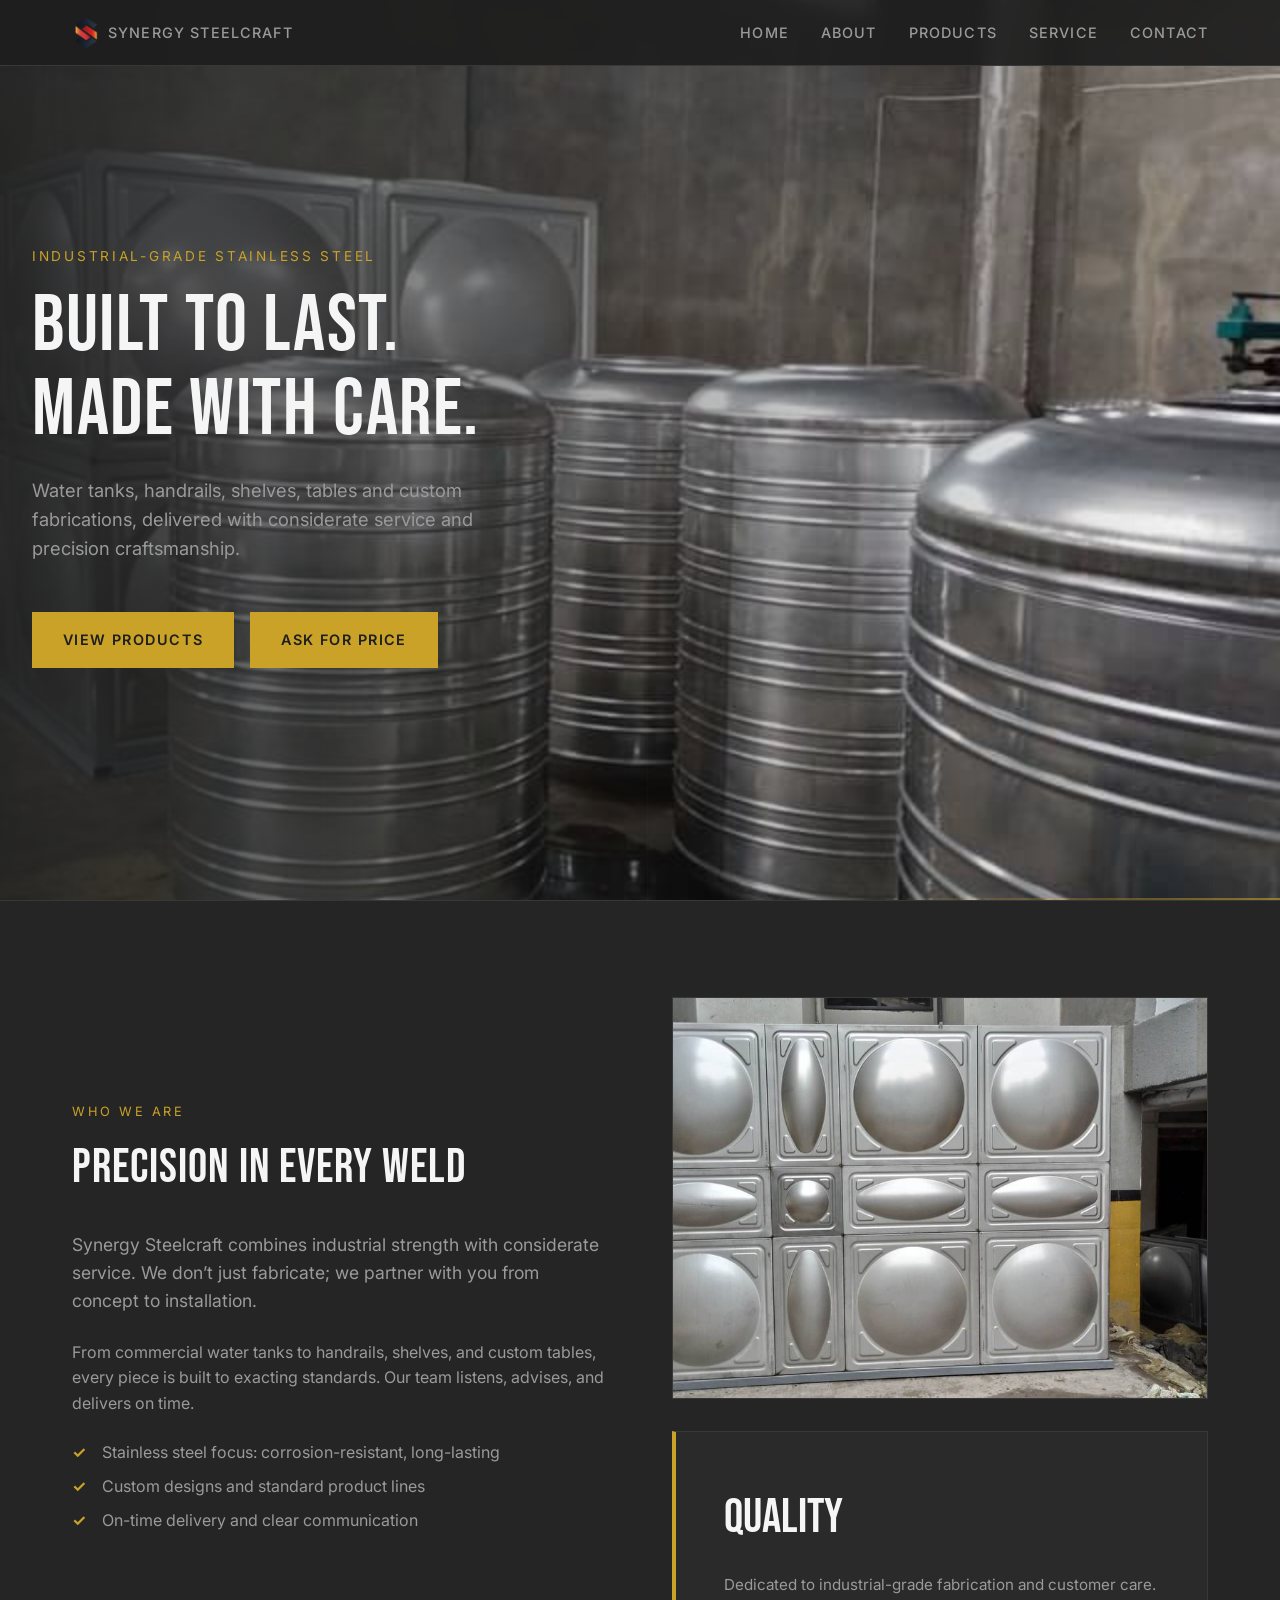
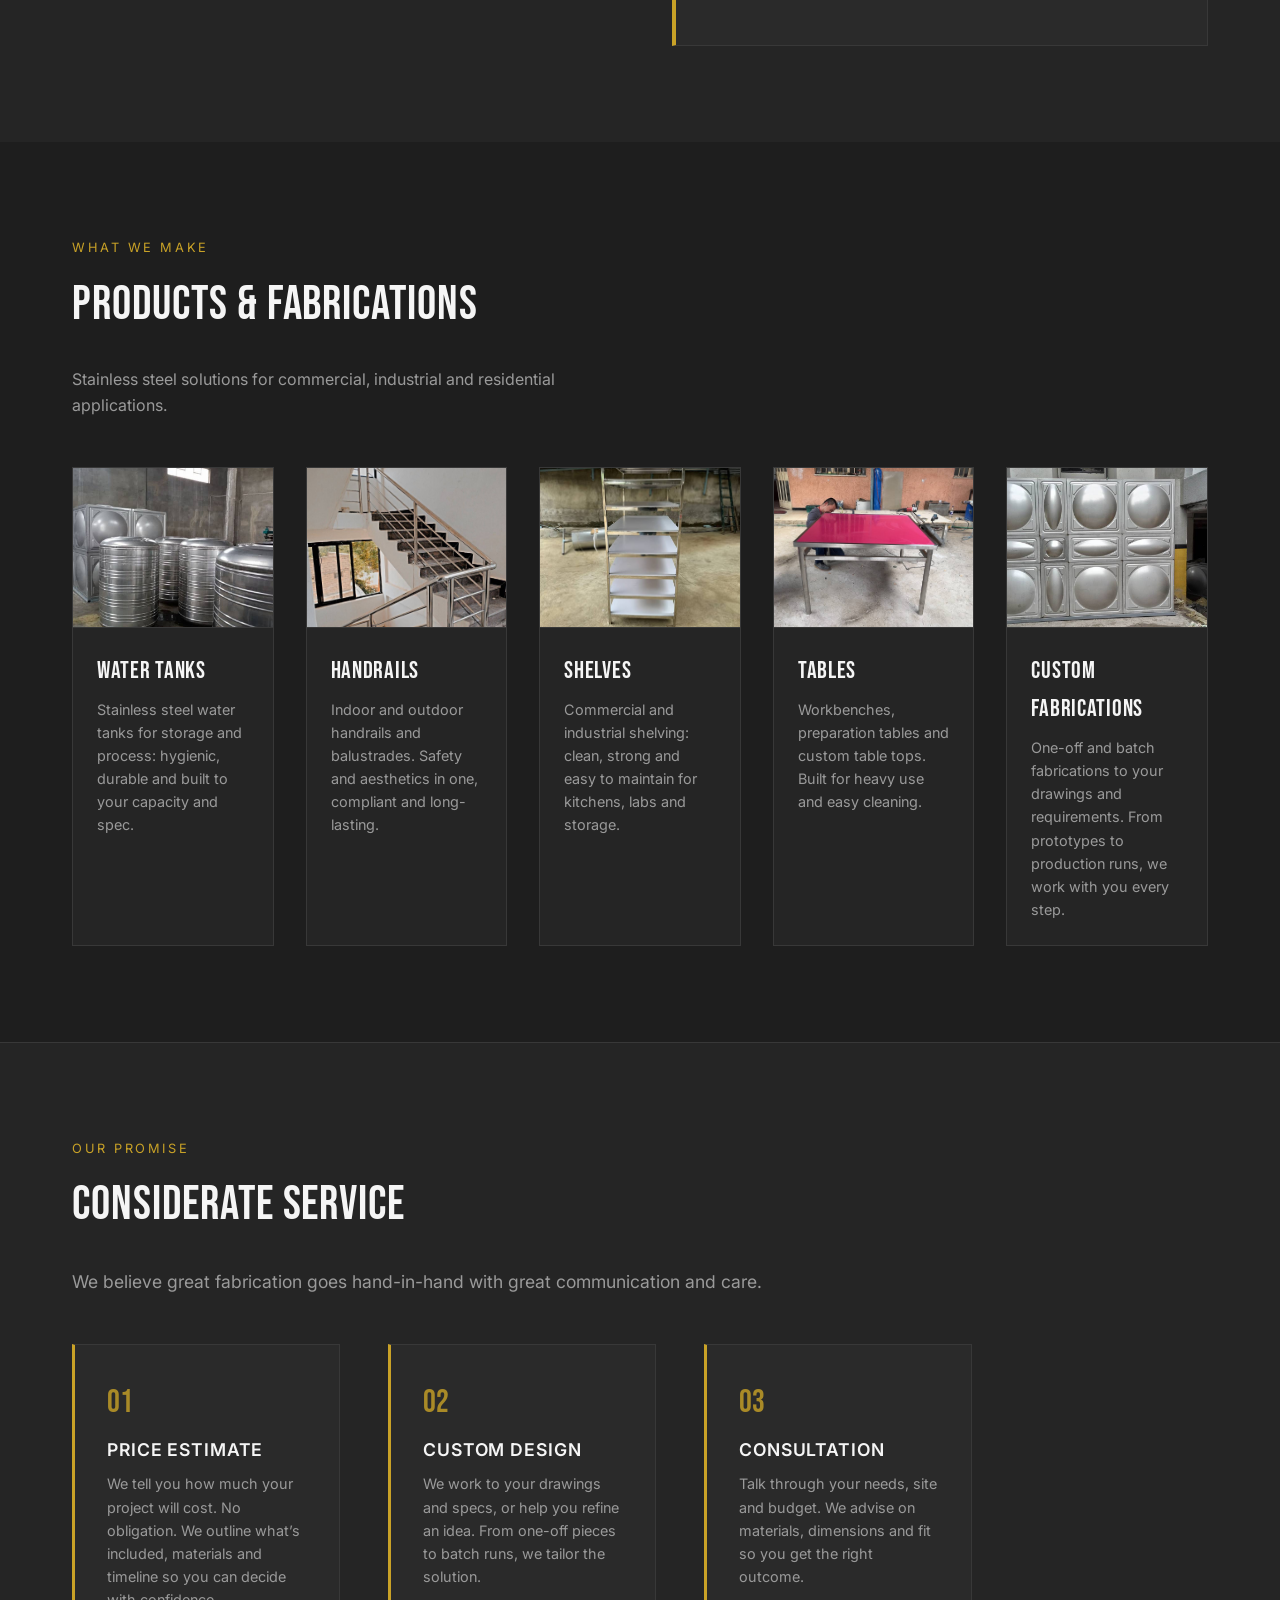
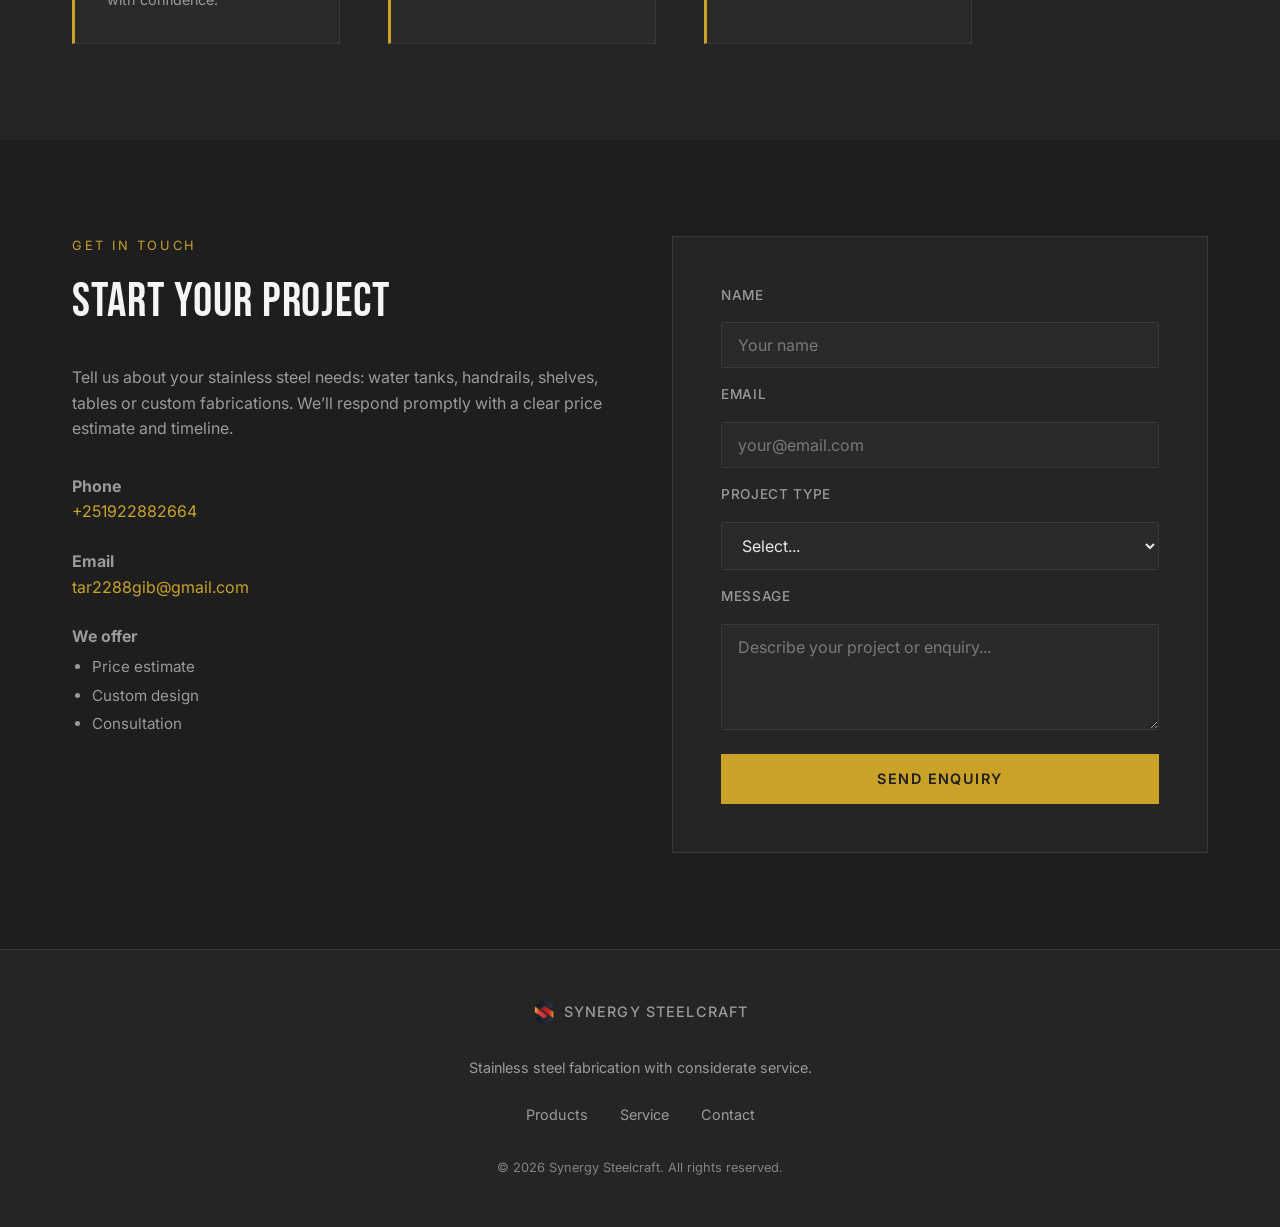
==== docs/index.html @ e51d2525 "Move site files to docs folder for GitHub Pages Made-with: Cursor" ====
<!DOCTYPE html>
<html lang="en">
<head>
  <meta charset="UTF-8">
  <meta name="viewport" content="width=device-width, initial-scale=1.0">
  <title>Synergy Steelcraft | Premium Stainless Steel Fabrication</title>
  <meta name="description" content="Synergy Steelcraft: stainless steel water tanks, handrails, shelves, tables and custom fabrications. Industrial-grade quality with considerate service.">
  <link rel="preconnect" href="https://fonts.googleapis.com">
  <link rel="preconnect" href="https://fonts.gstatic.com" crossorigin>
  <link href="https://fonts.googleapis.com/css2?family=Bebas+Neue&family=Inter:wght@400;500;600;700&display=swap" rel="stylesheet">
  <link rel="stylesheet" href="styles.css">
</head>
<body>
  <header class="header">
    <div class="header-inner">
      <a href="#" class="logo" aria-label="Synergy Steelcraft home">
        <span class="logo-mark" aria-hidden="true">
          <img src="6.png" alt="" class="logo-s-img">
        </span>
        <span class="logo-text">Synergy Steelcraft</span>
      </a>
      <nav class="nav" aria-label="Main navigation">
        <ul class="nav-list">
          <li><a href="#hero">Home</a></li>
          <li><a href="#about">About</a></li>
          <li><a href="#products">Products</a></li>
          <li><a href="#service">Service</a></li>
          <li><a href="#contact">Contact</a></li>
        </ul>
      </nav>
      <button class="nav-toggle" aria-label="Toggle menu" type="button">
        <span></span><span></span><span></span>
      </button>
    </div>
  </header>

  <main>
    <section id="hero" class="hero">
      <div class="hero-bg" role="img" aria-label="Stainless steel water tanks in our facility">
        <img src="1.jpeg" alt="">
      </div>
      <div class="hero-overlay"></div>
      <div class="hero-content">
        <p class="hero-tagline">Industrial-Grade Stainless Steel</p>
        <h1 class="hero-title">Built to Last.<br>Made with Care.</h1>
        <p class="hero-desc">Water tanks, handrails, shelves, tables and custom fabrications, delivered with considerate service and precision craftsmanship.</p>
        <div class="hero-cta">
          <a href="#products" class="btn btn-primary">View Products</a>
          <a href="#contact" class="btn btn-primary">Ask for price</a>
        </div>
      </div>
      <div class="hero-accent"></div>
    </section>

    <section id="about" class="about">
      <div class="container">
        <div class="about-grid">
          <div class="about-content">
            <span class="section-label">Who We Are</span>
            <h2 class="section-title">Precision in Every Weld</h2>
            <p class="about-lead">Synergy Steelcraft combines industrial strength with considerate service. We don’t just fabricate; we partner with you from concept to installation.</p>
            <p>From commercial water tanks to handrails, shelves, and custom tables, every piece is built to exacting standards. Our team listens, advises, and delivers on time.</p>
            <ul class="about-features">
              <li><span class="check">✓</span> Stainless steel focus: corrosion-resistant, long-lasting</li>
              <li><span class="check">✓</span> Custom designs and standard product lines</li>
              <li><span class="check">✓</span> On-time delivery and clear communication</li>
            </ul>
          </div>
          <div class="about-visual">
            <div class="about-image-wrap">
              <img src="2.jpeg" alt="Stainless steel modular tank panels, precision fabrication">
            </div>
            <div class="about-card">
              <span class="about-stat-num">Quality</span>
              <p>Dedicated to industrial-grade fabrication and customer care.</p>
            </div>
          </div>
        </div>
      </div>
    </section>

    <section id="products" class="products">
      <div class="container">
        <span class="section-label">What We Make</span>
        <h2 class="section-title">Products & Fabrications</h2>
        <p class="section-desc">Stainless steel solutions for commercial, industrial and residential applications.</p>
        <div class="product-grid">
          <article class="product-card">
            <div class="product-image product-image--tanks" data-product="tanks">
              <img src="1.jpeg" alt="Stainless steel water tanks">
            </div>
            <h3>Water Tanks</h3>
            <p>Stainless steel water tanks for storage and process: hygienic, durable and built to your capacity and spec.</p>
          </article>
          <article class="product-card">
            <div class="product-image product-image--handrails" data-product="handrails">
              <img src="4.jpeg" alt="Stainless steel handrails">
            </div>
            <h3>Handrails</h3>
            <p>Indoor and outdoor handrails and balustrades. Safety and aesthetics in one, compliant and long-lasting.</p>
          </article>
          <article class="product-card">
            <div class="product-image product-image--shelves" data-product="shelves">
              <img src="3.jpeg" alt="Stainless steel shelving">
            </div>
            <h3>Shelves</h3>
            <p>Commercial and industrial shelving: clean, strong and easy to maintain for kitchens, labs and storage.</p>
          </article>
          <article class="product-card">
            <div class="product-image product-image--tables" data-product="tables">
              <img src="5.jpeg" alt="Stainless steel tables">
            </div>
            <h3>Tables</h3>
            <p>Workbenches, preparation tables and custom table tops. Built for heavy use and easy cleaning.</p>
          </article>
          <article class="product-card">
            <div class="product-image product-image--fabrications" data-product="fabrications">
              <img src="2.jpeg" alt="Custom stainless steel fabrications">
            </div>
            <h3>Custom Fabrications</h3>
            <p>One-off and batch fabrications to your drawings and requirements. From prototypes to production runs, we work with you every step.</p>
          </article>
        </div>
      </div>
    </section>

    <section id="service" class="service">
      <div class="container">
        <div class="service-inner">
          <span class="section-label">Our Promise</span>
          <h2 class="section-title">Considerate Service</h2>
          <p class="service-lead">We believe great fabrication goes hand-in-hand with great communication and care.</p>
          <div class="service-grid">
            <div class="service-item">
              <span class="service-num">01</span>
              <h3>Price estimate</h3>
              <p>We tell you how much your project will cost. No obligation. We outline what’s included, materials and timeline so you can decide with confidence.</p>
            </div>
            <div class="service-item">
              <span class="service-num">02</span>
              <h3>Custom design</h3>
              <p>We work to your drawings and specs, or help you refine an idea. From one-off pieces to batch runs, we tailor the solution.</p>
            </div>
            <div class="service-item">
              <span class="service-num">03</span>
              <h3>Consultation</h3>
              <p>Talk through your needs, site and budget. We advise on materials, dimensions and fit so you get the right outcome.</p>
            </div>
          </div>
        </div>
      </div>
    </section>

    <section id="contact" class="contact">
      <div class="container">
        <div class="contact-grid">
          <div class="contact-info">
            <span class="section-label">Get in Touch</span>
            <h2 class="section-title">Start Your Project</h2>
            <p>Tell us about your stainless steel needs: water tanks, handrails, shelves, tables or custom fabrications. We’ll respond promptly with a clear price estimate and timeline.</p>
            <div class="contact-details">
              <p><strong>Phone</strong><br><a href="tel:+1234567890">+251922882664</a></p>
              <p><strong>Email</strong><br><a href="mailto:info@synergysteelcraft.com">tar2288gib@gmail.com</a></p>
              <p class="contact-offer-heading"><strong>We offer</strong></p>
              <ul class="contact-offer-list">
                <li>Price estimate</li>
                <li>Custom design</li>
                <li>Consultation</li>
              </ul>
            </div>
          </div>
          <form class="contact-form" action="#" method="post">
            <label for="name">Name</label>
            <input type="text" id="name" name="name" required placeholder="Your name">
            <label for="email">Email</label>
            <input type="email" id="email" name="email" required placeholder="your@email.com">
            <label for="project">Project type</label>
            <select id="project" name="project">
              <option value="">Select...</option>
              <option value="water-tanks">Water Tanks</option>
              <option value="handrails">Handrails</option>
              <option value="shelves">Shelves</option>
              <option value="tables">Tables</option>
              <option value="custom">Custom Fabrication</option>
              <option value="other">Other</option>
            </select>
            <label for="message">Message</label>
            <textarea id="message" name="message" rows="4" required placeholder="Describe your project or enquiry..."></textarea>
            <button type="submit" class="btn btn-primary">Send Enquiry</button>
          </form>
        </div>
      </div>
    </section>
  </main>

  <footer class="footer">
    <div class="container">
      <div class="footer-inner">
        <a href="#" class="logo" aria-label="Synergy Steelcraft home">
          <span class="logo-mark" aria-hidden="true">
            <img src="6.png" alt="" class="logo-s-img">
          </span>
          <span class="logo-text">Synergy Steelcraft</span>
        </a>
        <p class="footer-tagline">Stainless steel fabrication with considerate service.</p>
        <nav class="footer-nav">
          <a href="#products">Products</a>
          <a href="#service">Service</a>
          <a href="#contact">Contact</a>
        </nav>
        <p class="footer-copy">&copy; <span id="year"></span> Synergy Steelcraft. All rights reserved.</p>
      </div>
    </div>
  </footer>

  <script src="script.js"></script>
</body>
</html>
---- docs/styles.css ----
/* ============================================
   Synergy Steelcraft Industrial Theme
   ============================================ */

:root {
  --bg-dark: #1e1e1e;
  --bg-card: #252525;
  --bg-elevated: #2a2a2a;
  --surface: #2e2e2e;
  --border: #383838;
  --text: #e8e8e8;
  --text-muted: #9a9a9a;
  --accent: #c9a227;
  --accent-hover: #d4af37;
  --steel: #a3a3a3;
  --white: #f5f5f5;
  --font-display: "Bebas Neue", sans-serif;
  --font-body: "Inter", system-ui, sans-serif;
  --space-xs: 0.5rem;
  --space-sm: 1rem;
  --space-md: 1.5rem;
  --space-lg: 2rem;
  --space-xl: 3rem;
  --space-2xl: 4rem;
  --space-3xl: 6rem;
  --radius: 2px;
  --transition: 0.2s ease;
}

*, *::before, *::after {
  box-sizing: border-box;
}

html {
  scroll-behavior: smooth;
}

body {
  margin: 0;
  font-family: var(--font-body);
  font-size: 1rem;
  line-height: 1.6;
  color: var(--text);
  background: var(--bg-dark);
  -webkit-font-smoothing: antialiased;
}

img {
  max-width: 100%;
  height: auto;
  display: block;
}

a {
  color: var(--accent);
  text-decoration: none;
  transition: color var(--transition);
}

a:hover {
  color: var(--accent-hover);
}

.container {
  width: 100%;
  max-width: 1200px;
  margin: 0 auto;
  padding: 0 var(--space-lg);
}

/* ----- Header ----- */
.header {
  position: fixed;
  top: 0;
  left: 0;
  right: 0;
  z-index: 100;
  background: rgba(30, 30, 30, 0.92);
  border-bottom: 1px solid var(--border);
  backdrop-filter: blur(8px);
  transition: box-shadow 0.2s ease;
}

.header.is-scrolled {
  box-shadow: 0 4px 24px rgba(0, 0, 0, 0.35);
}

.header-inner {
  max-width: 1200px;
  margin: 0 auto;
  padding: var(--space-sm) var(--space-lg);
  display: flex;
  align-items: center;
  justify-content: space-between;
}

.logo {
  display: inline-flex;
  align-items: center;
  gap: 0.5rem;
  color: var(--white);
  text-decoration: none;
}

.logo:hover {
  color: var(--white);
  opacity: 0.95;
}

.logo-mark {
  display: flex;
  align-items: center;
  flex-shrink: 0;
}

.logo-s-img {
  width: 28px;
  height: auto;
  display: block;
  object-fit: contain;
}

.logo-text {
  font-size: 0.9rem;
  font-weight: 500;
  color: var(--text-muted);
  text-transform: uppercase;
  letter-spacing: 0.08em;
}

.logo:hover .logo-text {
  color: var(--white);
}

.nav-list {
  list-style: none;
  margin: 0;
  padding: 0;
  display: flex;
  gap: var(--space-lg);
}

.nav-list a {
  color: var(--text-muted);
  font-weight: 500;
  font-size: 0.9rem;
  text-transform: uppercase;
  letter-spacing: 0.08em;
}

.nav-list a:hover {
  color: var(--white);
}

.nav-toggle {
  display: none;
  flex-direction: column;
  gap: 5px;
  background: none;
  border: none;
  cursor: pointer;
  padding: 8px;
}

.nav-toggle span {
  width: 24px;
  height: 2px;
  background: var(--text);
}

/* ----- Hero ----- */
.hero {
  position: relative;
  min-height: 100vh;
  display: flex;
  align-items: center;
  padding: var(--space-3xl) var(--space-lg);
  background: var(--bg-dark);
  overflow: hidden;
}

.hero-bg {
  position: absolute;
  inset: 0;
}

.hero-bg img {
  width: 100%;
  height: 100%;
  object-fit: cover;
  object-position: 60% center;
}

.hero-overlay {
  position: absolute;
  inset: 0;
  background: 
    linear-gradient(90deg, rgba(30,30,30,0.9) 0%, rgba(30,30,30,0.35) 50%, transparent 100%),
    repeating-linear-gradient(
      90deg,
      transparent,
      transparent 80px,
      rgba(201, 162, 39, 0.03) 80px,
      rgba(201, 162, 39, 0.03) 81px
    );
  pointer-events: none;
}

.hero-content {
  position: relative;
  z-index: 1;
  max-width: 640px;
}

.hero-tagline {
  font-size: 0.85rem;
  text-transform: uppercase;
  letter-spacing: 0.2em;
  color: var(--accent);
  margin-bottom: var(--space-sm);
}

.hero-title {
  font-family: var(--font-display);
  font-size: clamp(3rem, 8vw, 5rem);
  font-weight: 400;
  line-height: 1.05;
  letter-spacing: 0.02em;
  color: var(--white);
  margin: 0 0 var(--space-md);
}

.hero-desc {
  font-size: 1.15rem;
  color: var(--text-muted);
  max-width: 480px;
  margin-bottom: var(--space-xl);
}

.hero-cta {
  display: flex;
  flex-wrap: wrap;
  gap: var(--space-sm);
}

.hero-accent {
  position: absolute;
  bottom: 0;
  right: 0;
  width: 40%;
  max-width: 400px;
  height: 2px;
  background: linear-gradient(90deg, transparent, var(--accent));
  opacity: 0.6;
}

/* ----- Buttons ----- */
.btn {
  display: inline-block;
  padding: 0.9rem 1.8rem;
  font-family: var(--font-body);
  font-size: 0.9rem;
  font-weight: 600;
  text-transform: uppercase;
  letter-spacing: 0.1em;
  border: 2px solid transparent;
  cursor: pointer;
  transition: background var(--transition), color var(--transition), border-color var(--transition);
}

.btn-primary {
  background: var(--accent);
  color: var(--bg-dark);
  border-color: var(--accent);
}

.btn-primary:hover {
  background: var(--accent-hover);
  border-color: var(--accent-hover);
  color: var(--bg-dark);
}

.btn-outline {
  background: transparent;
  color: var(--white);
  border-color: var(--border);
}

.btn-outline:hover {
  border-color: var(--steel);
  color: var(--white);
}

/* ----- Section common ----- */
.section-label {
  display: block;
  font-size: 0.8rem;
  text-transform: uppercase;
  letter-spacing: 0.2em;
  color: var(--accent);
  margin-bottom: var(--space-xs);
}

.section-title {
  font-family: var(--font-display);
  font-size: clamp(2.25rem, 4vw, 3rem);
  font-weight: 400;
  letter-spacing: 0.02em;
  color: var(--white);
  margin: 0 0 var(--space-md);
}

.section-desc {
  color: var(--text-muted);
  max-width: 560px;
  margin-bottom: var(--space-xl);
}

/* ----- About ----- */
.about {
  padding: var(--space-3xl) 0;
  background: var(--bg-card);
  border-top: 1px solid var(--border);
}

.about-grid {
  display: grid;
  grid-template-columns: 1fr 1fr;
  gap: var(--space-2xl);
  align-items: center;
}

.about-lead {
  font-size: 1.1rem;
  color: var(--text);
  margin-bottom: var(--space-sm);
}

.about-content p {
  color: var(--text-muted);
  margin-bottom: var(--space-md);
}

.about-features {
  list-style: none;
  padding: 0;
  margin: 0;
}

.about-features li {
  display: flex;
  align-items: center;
  gap: var(--space-sm);
  color: var(--text-muted);
  margin-bottom: var(--space-xs);
}

.about-features .check {
  color: var(--accent);
  font-weight: 700;
}

.about-image-wrap {
  width: 100%;
  aspect-ratio: 4/3;
  overflow: hidden;
  border: 1px solid var(--border);
  margin-bottom: var(--space-lg);
}

.about-image-wrap img {
  width: 100%;
  height: 100%;
  object-fit: cover;
  object-position: center 30%;
}

.about-card {
  background: var(--bg-elevated);
  border: 1px solid var(--border);
  padding: var(--space-xl);
  border-left: 4px solid var(--accent);
}

.about-stat-num {
  font-family: var(--font-display);
  font-size: 3rem;
  color: var(--white);
  display: block;
  margin-bottom: var(--space-sm);
}

.about-card p {
  color: var(--text-muted);
  margin: 0;
  font-size: 0.95rem;
}

/* ----- Products ----- */
.products {
  padding: var(--space-3xl) 0;
  background: var(--bg-dark);
}

.product-grid {
  display: grid;
  grid-template-columns: repeat(5, 1fr);
  gap: var(--space-lg);
}

.product-card {
  background: var(--bg-card);
  border: 1px solid var(--border);
  overflow: hidden;
  transition: border-color var(--transition), transform var(--transition);
}

.product-card:hover {
  border-color: var(--steel);
  transform: translateY(-2px);
}

.product-image {
  height: 160px;
  background: var(--bg-elevated);
  display: flex;
  align-items: center;
  justify-content: center;
  border-bottom: 1px solid var(--border);
  overflow: hidden;
}

.product-image img {
  width: 100%;
  height: 100%;
  object-fit: cover;
}

.product-image--tanks img {
  object-position: center 40%;
}

.product-image--handrails img {
  object-position: center 30%;
}

.product-image--shelves img {
  object-position: center center;
}

.product-image--tables img {
  object-position: center center;
}

.product-image--fabrications img {
  object-position: center 35%;
}

.product-icon {
  font-size: 3rem;
  color: var(--steel);
  opacity: 0.7;
}

.product-card h3 {
  font-family: var(--font-display);
  font-size: 1.5rem;
  font-weight: 400;
  letter-spacing: 0.03em;
  color: var(--white);
  margin: var(--space-md) var(--space-md) var(--space-xs);
}

.product-card p {
  margin: 0 var(--space-md) var(--space-md);
  color: var(--text-muted);
  font-size: 0.9rem;
}

/* ----- Service ----- */
.service {
  padding: var(--space-3xl) 0;
  background: var(--bg-card);
  border-top: 1px solid var(--border);
}

.service-inner {
  max-width: 900px;
}

.service-lead {
  color: var(--text-muted);
  margin-bottom: var(--space-xl);
  font-size: 1.1rem;
}

.service-grid {
  display: grid;
  grid-template-columns: repeat(3, 1fr);
  gap: var(--space-xl);
}

.service-item {
  padding: var(--space-lg);
  background: var(--bg-elevated);
  border: 1px solid var(--border);
  border-left: 3px solid var(--accent);
}

.service-num {
  font-family: var(--font-display);
  font-size: 2rem;
  color: var(--accent);
  opacity: 0.8;
  display: block;
  margin-bottom: var(--space-xs);
}

.service-item h3 {
  font-size: 1.1rem;
  font-weight: 600;
  color: var(--white);
  margin: 0 0 var(--space-xs);
  text-transform: uppercase;
  letter-spacing: 0.05em;
}

.service-item p {
  color: var(--text-muted);
  margin: 0;
  font-size: 0.9rem;
}

/* ----- Contact ----- */
.contact {
  padding: var(--space-3xl) 0;
  background: var(--bg-dark);
}

.contact-grid {
  display: grid;
  grid-template-columns: 1fr 1fr;
  gap: var(--space-2xl);
  align-items: start;
}

.contact-info p {
  color: var(--text-muted);
  margin-bottom: var(--space-md);
}

.contact-details {
  margin-top: var(--space-lg);
}

.contact-details p {
  margin-bottom: var(--space-md);
}

.contact-details a {
  color: var(--accent);
}

.contact-offer-heading {
  margin-bottom: 0.35rem !important;
}

.contact-offer-list {
  margin: 0 0 var(--space-md) 0;
  padding-left: 1.25rem;
  list-style-type: disc;
  color: var(--text-muted);
  font-size: 0.95rem;
}

.contact-offer-list li {
  margin-bottom: 0.25rem;
}

.contact-form {
  display: flex;
  flex-direction: column;
  gap: var(--space-sm);
  background: var(--bg-card);
  border: 1px solid var(--border);
  padding: var(--space-xl);
}

.contact-form label {
  font-size: 0.85rem;
  font-weight: 500;
  text-transform: uppercase;
  letter-spacing: 0.05em;
  color: var(--text-muted);
}

.contact-form input,
.contact-form select,
.contact-form textarea {
  padding: 0.75rem 1rem;
  font-family: var(--font-body);
  font-size: 1rem;
  color: var(--text);
  background: var(--bg-elevated);
  border: 1px solid var(--border);
  border-radius: var(--radius);
  transition: border-color var(--transition);
}

.contact-form input::placeholder,
.contact-form textarea::placeholder {
  color: var(--text-muted);
  opacity: 0.7;
}

.contact-form input:focus,
.contact-form select:focus,
.contact-form textarea:focus {
  outline: none;
  border-color: var(--accent);
}

.contact-form textarea {
  resize: vertical;
  min-height: 100px;
}

.contact-form button {
  margin-top: var(--space-xs);
  width: 100%;
}

/* ----- Footer ----- */
.footer {
  padding: var(--space-xl) 0;
  background: var(--bg-card);
  border-top: 1px solid var(--border);
}

.footer-inner {
  text-align: center;
}

.footer .logo {
  justify-content: center;
  margin-bottom: var(--space-sm);
}

.footer .logo-s-img {
  width: 24px;
}

.footer .logo-text {
  font-size: 0.9rem;
  color: var(--text-muted);
}

.footer-tagline {
  color: var(--text-muted);
  font-size: 0.9rem;
  margin-bottom: var(--space-md);
}

.footer-nav {
  display: flex;
  justify-content: center;
  gap: var(--space-lg);
  margin-bottom: var(--space-lg);
}

.footer-nav a {
  color: var(--text-muted);
  font-size: 0.9rem;
}

.footer-nav a:hover {
  color: var(--white);
}

.footer-copy {
  font-size: 0.8rem;
  color: var(--text-muted);
  opacity: 0.8;
  margin: 0;
}

/* ----- Responsive ----- */
@media (max-width: 1024px) {
  .product-grid {
    grid-template-columns: repeat(2, 1fr);
  }

  .about-grid,
  .contact-grid {
    grid-template-columns: 1fr;
  }

  .service-grid {
    grid-template-columns: 1fr;
  }
}

@media (max-width: 768px) {
  .nav {
    position: fixed;
    top: 0;
    right: 0;
    width: 280px;
    height: 100vh;
    background: var(--bg-elevated);
    border-left: 1px solid var(--border);
    padding: var(--space-2xl) var(--space-lg);
    transform: translateX(100%);
    transition: transform 0.3s ease;
  }

  .nav.is-open {
    transform: translateX(0);
  }

  .nav-list {
    flex-direction: column;
    gap: var(--space-md);
  }

  .nav-toggle {
    display: flex;
  }

  .product-grid {
    grid-template-columns: 1fr;
  }

  .hero-cta {
    flex-direction: column;
  }

  .btn {
    width: 100%;
    text-align: center;
  }
}

@media (max-width: 480px) {
  .container {
    padding: 0 var(--space-md);
  }

  .hero {
    padding: var(--space-2xl) var(--space-md);
  }

  .about-card {
    padding: var(--space-lg);
  }

  .about-stat-num {
    font-size: 2.25rem;
  }
}
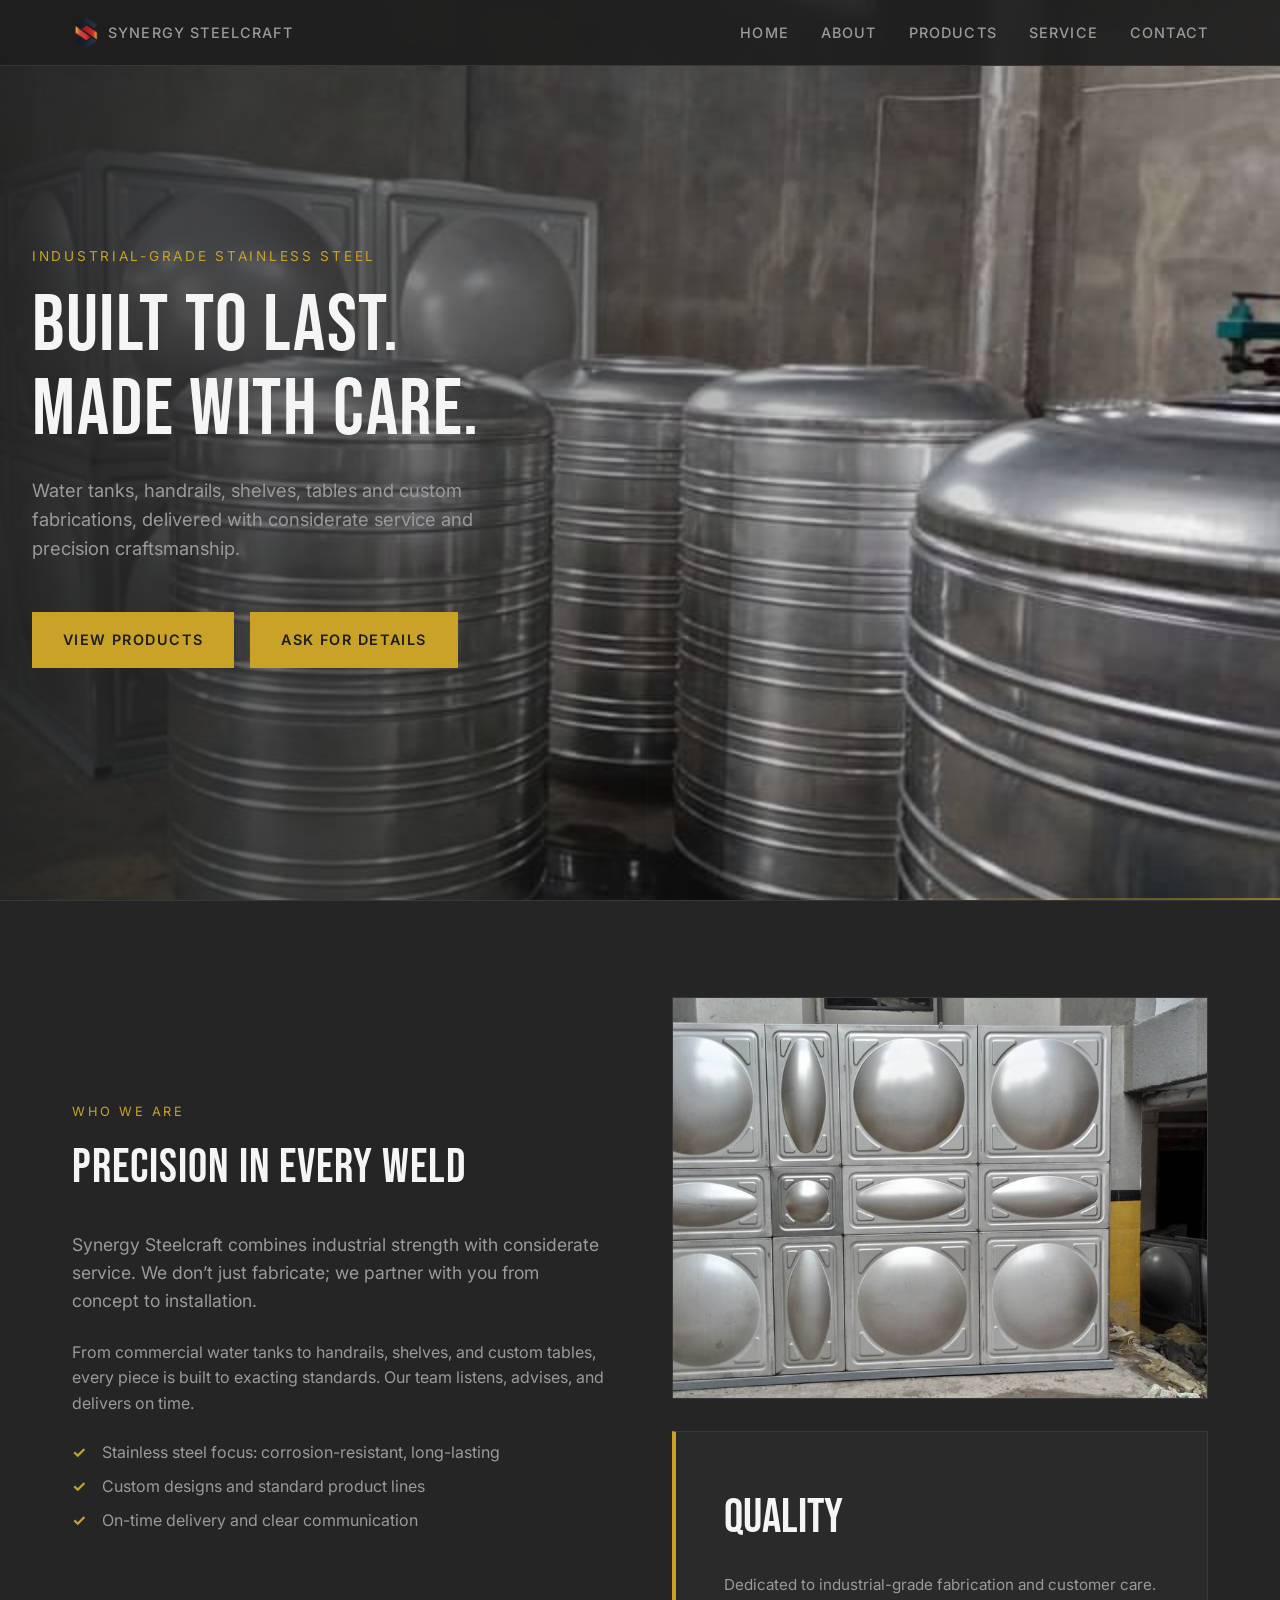
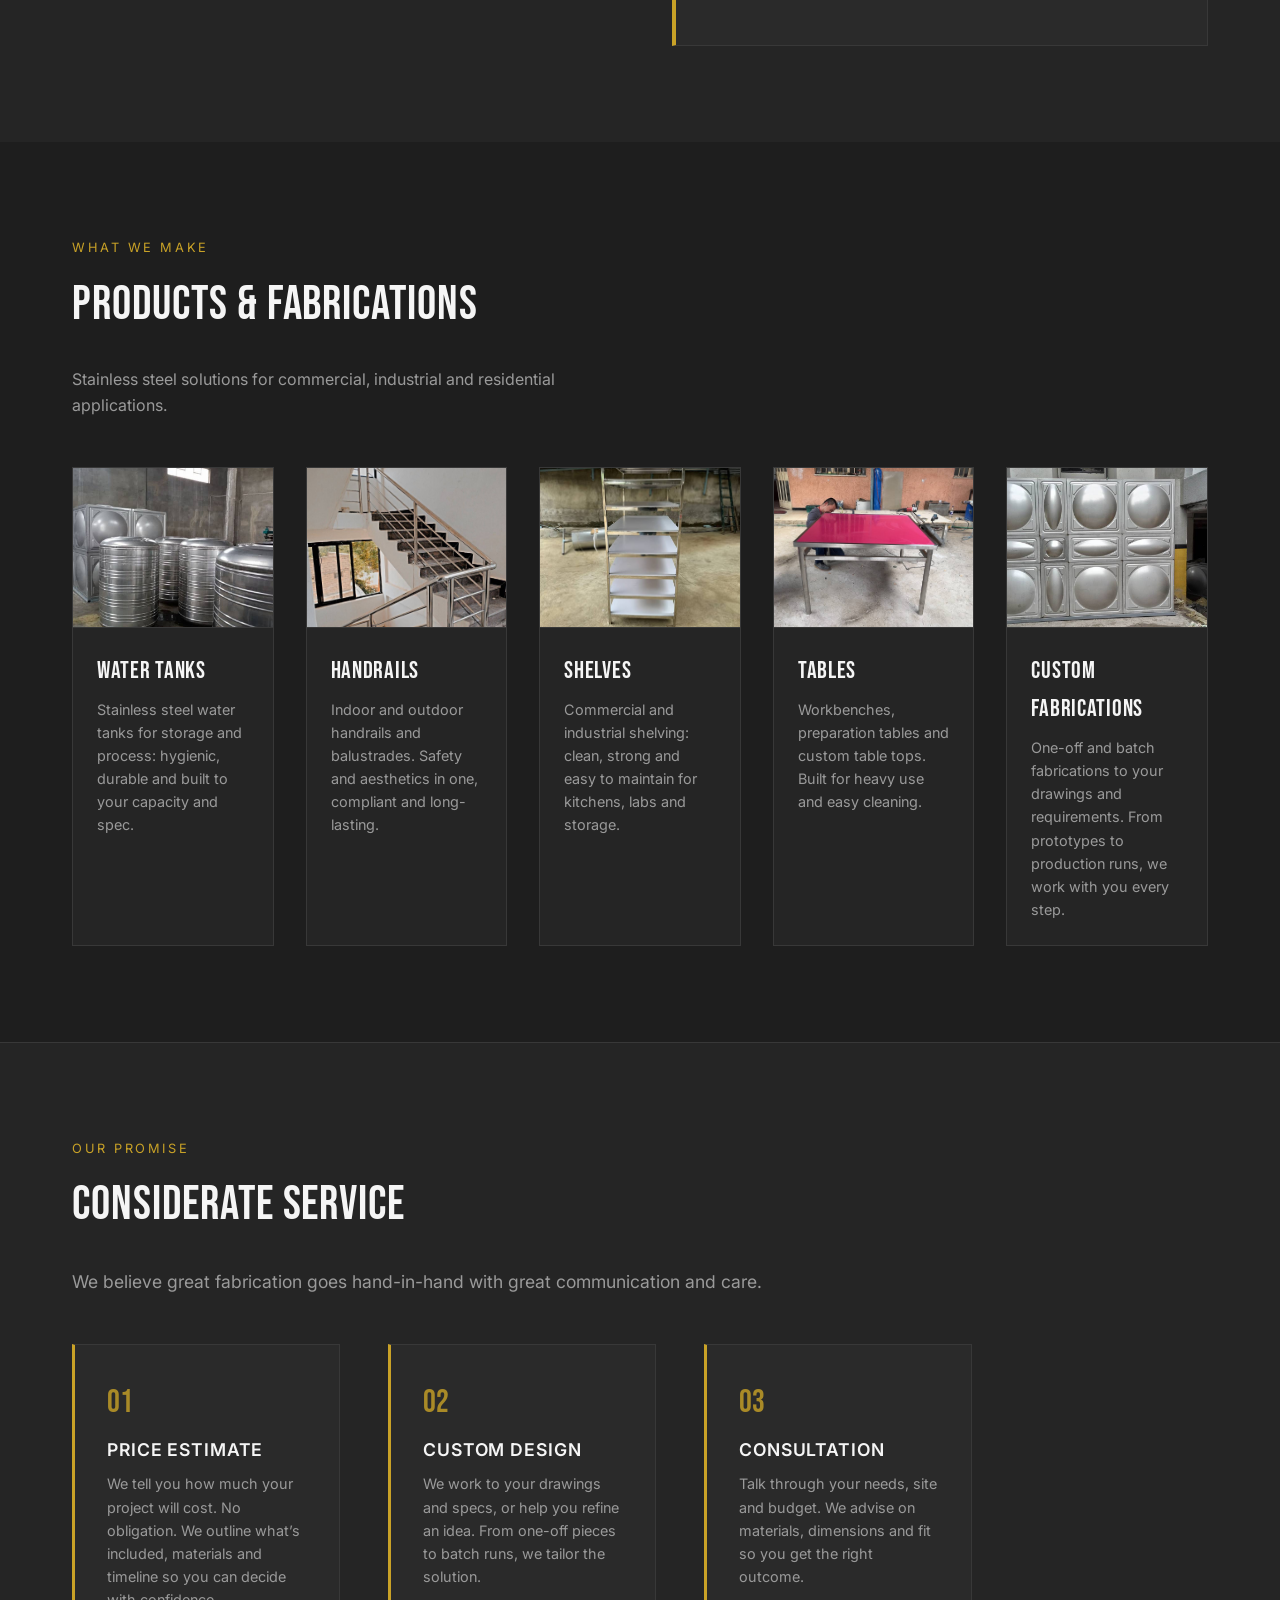
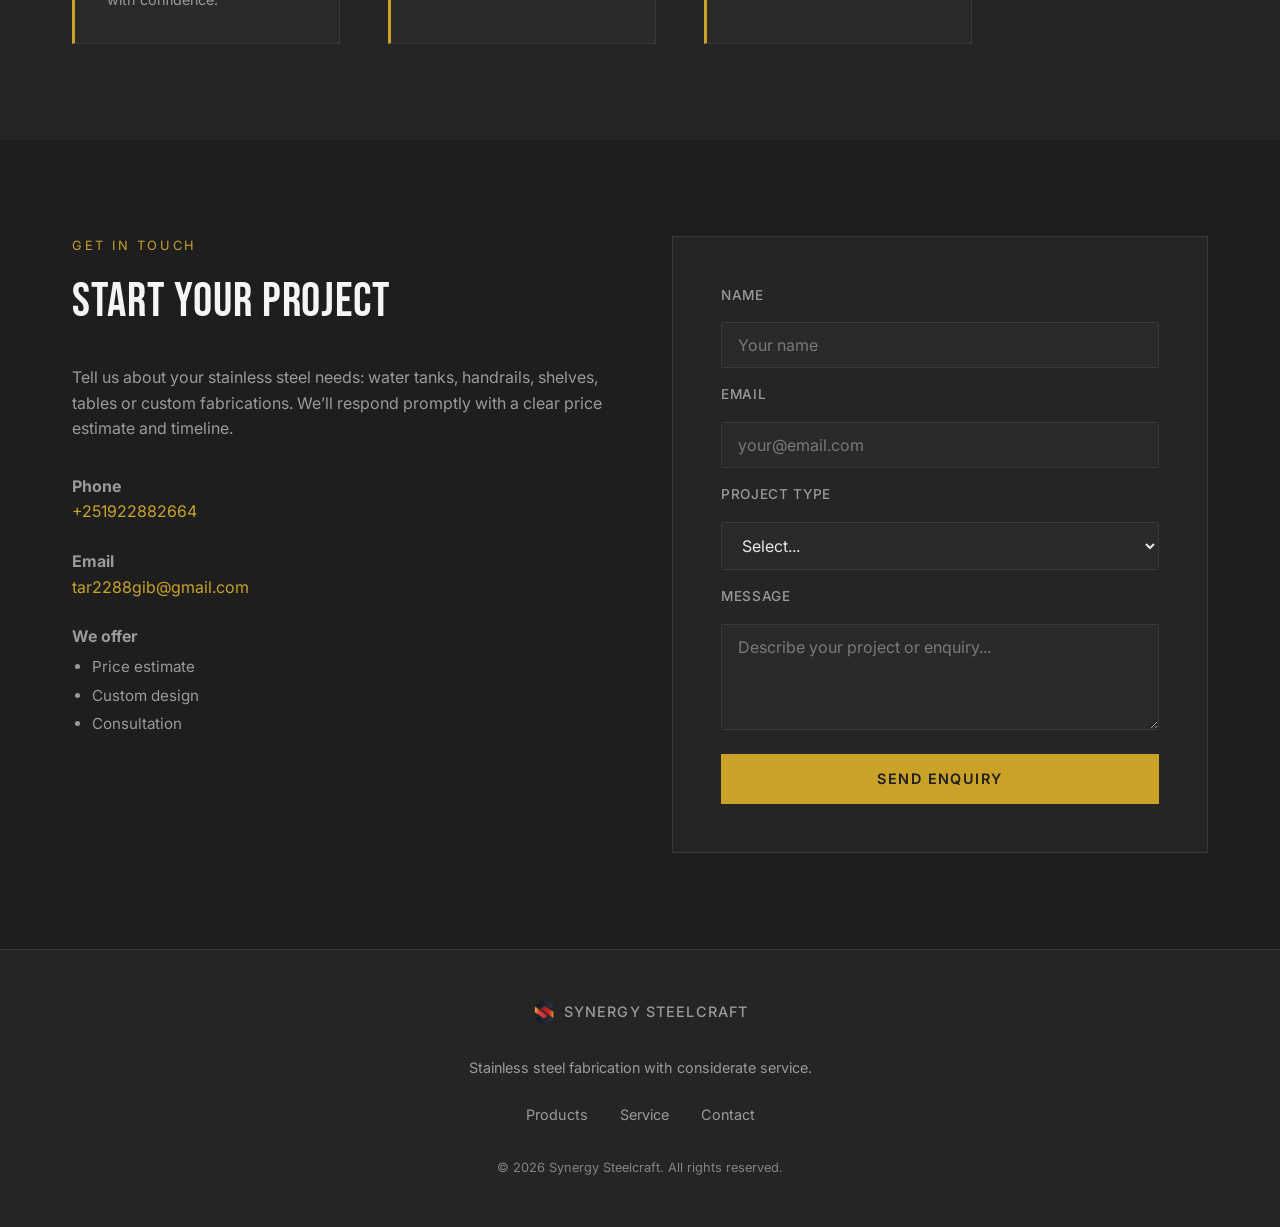
==== commit 20900f1a: "Change button text to Ask for details Made-with: Cursor" ====
--- a/docs/index.html
+++ b/docs/index.html
@@ -46,7 +46,7 @@
         <p class="hero-desc">Water tanks, handrails, shelves, tables and custom fabrications, delivered with considerate service and precision craftsmanship.</p>
         <div class="hero-cta">
           <a href="#products" class="btn btn-primary">View Products</a>
-          <a href="#contact" class="btn btn-primary">Ask for price</a>
+          <a href="#contact" class="btn btn-primary">Ask for details</a>
         </div>
       </div>
       <div class="hero-accent"></div>
